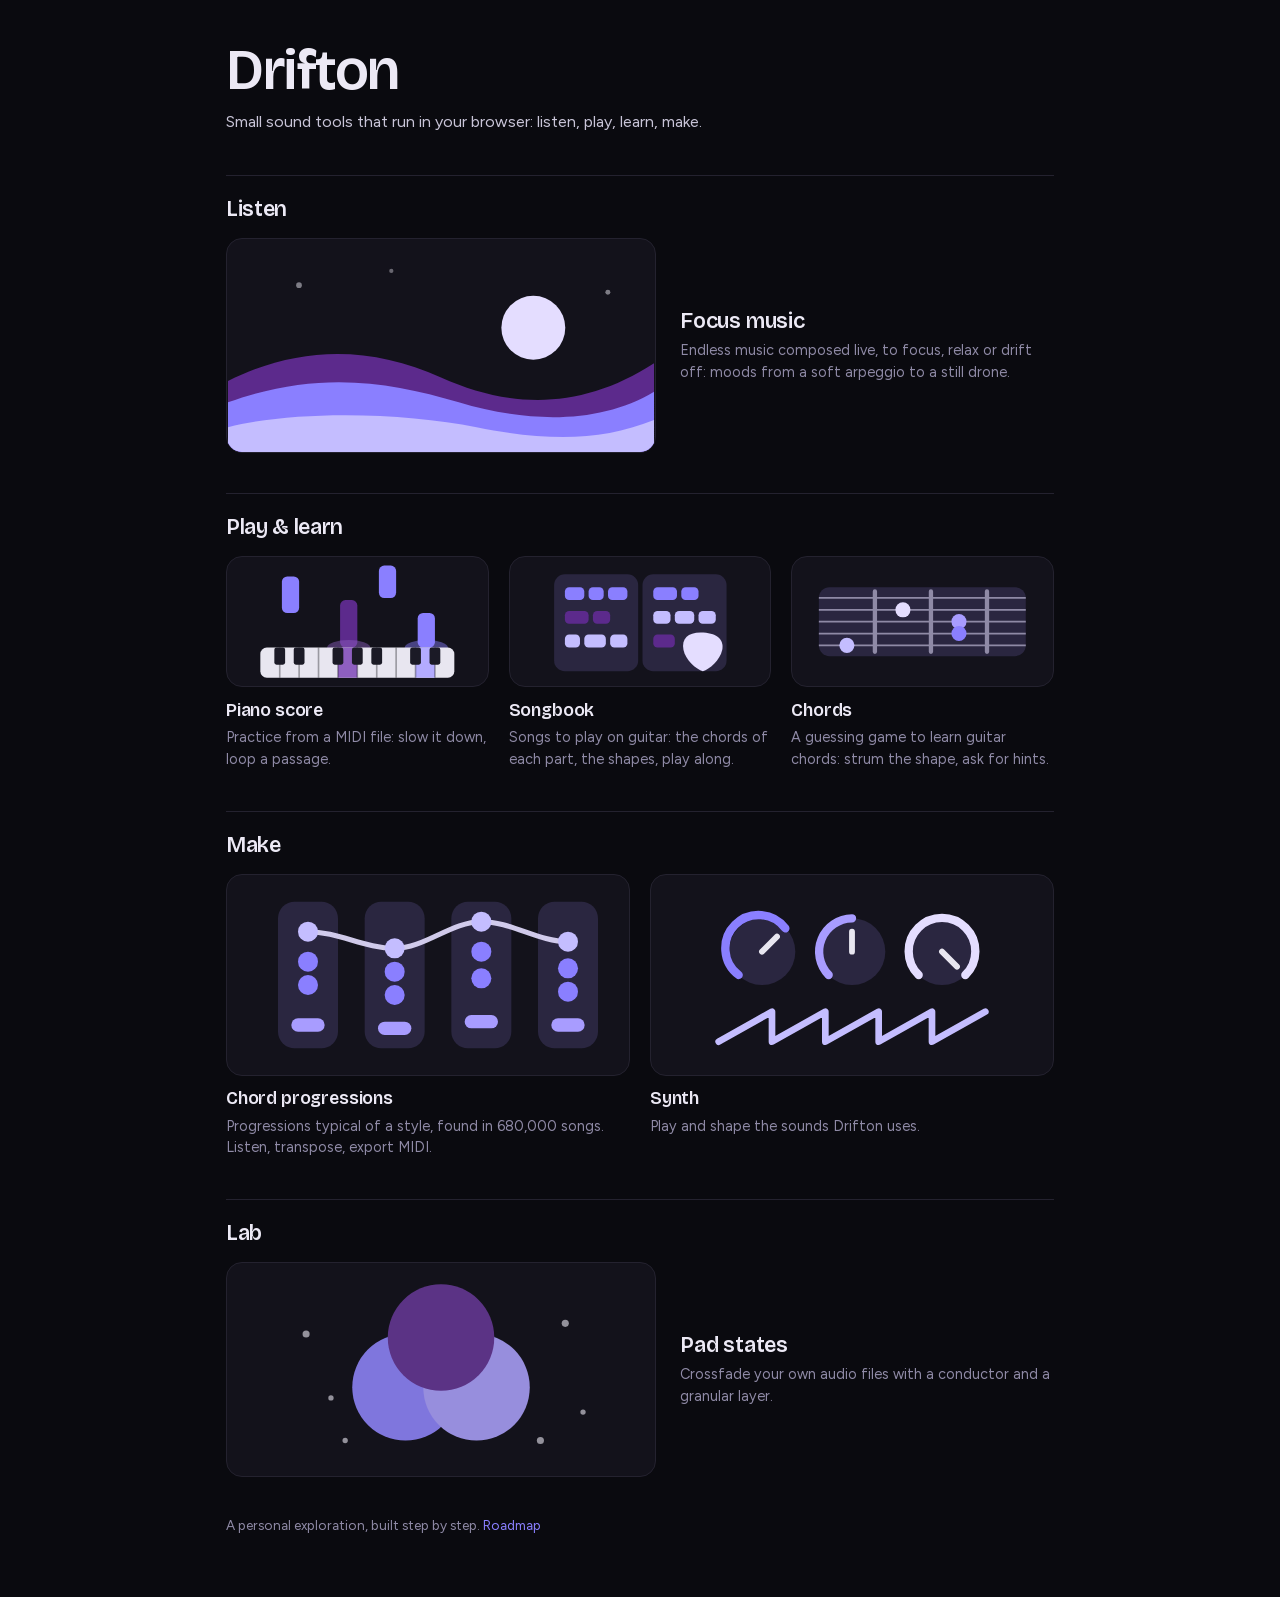
==== index.html @ 71f3688e "Chord progressions, Songbook, Chords game, local library, Focus music rework, design pass - Chord pr" ====
<!DOCTYPE html>
<html lang="en">
<head>
<meta charset="UTF-8">
<meta name="viewport" content="width=device-width, initial-scale=1.0">
<meta name="theme-color" content="#0a0a0f">
<title>Drifton</title>
<link rel="stylesheet" href="common.css">
</head>
<body>
<main class="lab home">
  <header>
    <h1>Drifton</h1>
    <p class="intro">Small sound tools that run in your browser: listen, play, learn, make.</p>
  </header>

  <!-- Each illustration is a small inline SVG in shades of the one violet. -->

  <div class="tool-group">
    <h2 class="group-title">Listen</h2>
    <nav class="tools single">
      <a class="card wide" href="generator/index.html">
        <div class="art">
          <svg viewBox="0 0 240 120" aria-hidden="true">
            <circle cx="40" cy="26" r="1.6" fill="#e8e6f0" opacity=".5"/>
            <circle cx="92" cy="18" r="1.2" fill="#e8e6f0" opacity=".4"/>
            <circle cx="214" cy="30" r="1.4" fill="#e8e6f0" opacity=".5"/>
            <circle cx="172" cy="50" r="18" fill="#e4ddff"/>
            <path d="M0 80 C40 60 80 60 120 78 S200 96 240 70 V120 H0Z" fill="#5c2a8c"/>
            <path d="M0 92 C50 74 90 80 130 92 S210 104 240 86 V120 H0Z" fill="#8a7fff"/>
            <path d="M0 106 C40 96 100 98 140 106 S210 114 240 102 V120 H0Z" fill="#c4bdff"/>
          </svg>
        </div>
        <h2>Focus music</h2>
        <p>Endless music composed live, to focus, relax or drift off: moods from a soft arpeggio to a still drone.</p>
      </a>
    </nav>
  </div>

  <div class="tool-group">
    <h2 class="group-title">Play &amp; learn</h2>
    <nav class="tools three">
      <a class="card" href="score/index.html">
        <div class="art">
          <svg viewBox="0 0 240 120" aria-hidden="true">
            <!-- falling notes -->
            <rect x="50" y="18" width="16" height="34" rx="5" fill="#8a7fff"/>
            <rect x="104" y="40" width="16" height="44" rx="5" fill="#5c2a8c"/>
            <rect x="140" y="8" width="16" height="30" rx="5" fill="#8a7fff"/>
            <rect x="176" y="52" width="16" height="32" rx="5" fill="#8a7fff"/>
            <ellipse cx="112" cy="84" rx="20" ry="7" fill="#8e5fc0" opacity=".45"/>
            <ellipse cx="184" cy="84" rx="20" ry="7" fill="#8a7fff" opacity=".45"/>
            <!-- keyboard -->
            <rect x="30" y="84" width="180" height="28" rx="6" fill="#e8e6f0"/>
            <rect x="102" y="84" width="18" height="28" fill="#8e5fc0"/>
            <rect x="174" y="84" width="18" height="28" fill="#b3abff"/>
            <g stroke="#0a0a0f" stroke-width="1.5" opacity=".35">
              <path d="M48 84v28M66 84v28M84 84v28M102 84v28M120 84v28M138 84v28M156 84v28M174 84v28M192 84v28"/>
            </g>
            <g fill="#1b1a26">
              <rect x="43" y="84" width="10" height="16" rx="2"/><rect x="61" y="84" width="10" height="16" rx="2"/>
              <rect x="97" y="84" width="10" height="16" rx="2"/><rect x="115" y="84" width="10" height="16" rx="2"/>
              <rect x="133" y="84" width="10" height="16" rx="2"/><rect x="169" y="84" width="10" height="16" rx="2"/>
              <rect x="187" y="84" width="10" height="16" rx="2"/>
            </g>
          </svg>
        </div>
        <h2>Piano score</h2>
        <p>Practice from a MIDI file: slow it down, loop a passage.</p>
      </a>

      <a class="card" href="songbook/index.html">
        <div class="art">
          <svg viewBox="0 0 240 120" aria-hidden="true">
            <!-- an open songbook: rows of chord chips, and a guitar pick -->
            <rect x="40" y="16" width="78" height="90" rx="10" fill="#2a2640"/>
            <rect x="122" y="16" width="78" height="90" rx="10" fill="#2a2640"/>
            <g fill="#8a7fff"><rect x="50" y="28" width="18" height="12" rx="4"/><rect x="72" y="28" width="14" height="12" rx="4"/><rect x="90" y="28" width="18" height="12" rx="4"/></g>
            <g fill="#5c2a8c"><rect x="50" y="50" width="22" height="12" rx="4"/><rect x="76" y="50" width="16" height="12" rx="4"/></g>
            <g fill="#c4bdff"><rect x="50" y="72" width="14" height="12" rx="4"/><rect x="68" y="72" width="20" height="12" rx="4"/><rect x="92" y="72" width="16" height="12" rx="4"/></g>
            <g fill="#8a7fff"><rect x="132" y="28" width="22" height="12" rx="4"/><rect x="158" y="28" width="16" height="12" rx="4"/></g>
            <g fill="#c4bdff"><rect x="132" y="50" width="16" height="12" rx="4"/><rect x="152" y="50" width="18" height="12" rx="4"/><rect x="174" y="50" width="16" height="12" rx="4"/></g>
            <rect x="132" y="72" width="20" height="12" rx="4" fill="#5c2a8c"/>
            <path d="M176 70 C190 70 198 76 196 86 C194 96 184 104 178 106 C172 104 162 96 160 86 C158 76 164 70 176 70Z" fill="#e4ddff"/>
          </svg>
        </div>
        <h2>Songbook</h2>
        <p>Songs to play on guitar: the chords of each part, the shapes, play along.</p>
      </a>

      <a class="card" href="chords/index.html">
        <div class="art">
          <svg viewBox="0 0 240 120" aria-hidden="true">
            <rect x="24" y="28" width="192" height="64" rx="10" fill="#2a2640"/>
            <g stroke="#8f8aa6" stroke-width="4" stroke-linecap="round">
              <path d="M76 32v56M128 32v56M180 32v56"/>
            </g>
            <g stroke="#8f8aa6" stroke-width="1.6">
              <path d="M24 38h192M24 49h192M24 60h192M24 71h192M24 82h192"/>
            </g>
            <circle cx="102" cy="49" r="7" fill="#e4ddff"/>
            <circle cx="154" cy="60" r="7" fill="#a89cff"/>
            <circle cx="154" cy="71" r="7" fill="#8a7fff"/>
            <circle cx="50" cy="82" r="7" fill="#c4bdff"/>
          </svg>
        </div>
        <h2>Chords</h2>
        <p>A guessing game to learn guitar chords: strum the shape, ask for hints.</p>
      </a>
    </nav>
  </div>

  <div class="tool-group">
    <h2 class="group-title">Make</h2>
    <nav class="tools">
      <a class="card" href="progressions/index.html">
        <div class="art">
          <svg viewBox="0 0 240 120" aria-hidden="true">
            <!-- four chords: their notes, the bass below, a line leading from one to the next -->
            <g fill="#2a2640">
              <rect x="30" y="16" width="36" height="88" rx="10"/><rect x="82" y="16" width="36" height="88" rx="10"/>
              <rect x="134" y="16" width="36" height="88" rx="10"/><rect x="186" y="16" width="36" height="88" rx="10"/>
            </g>
            <path d="M48 34 C66 34 82 44 100 44 S134 28 152 28 S186 40 204 40" fill="none" stroke="#e4ddff" stroke-width="3" stroke-linecap="round" opacity=".9"/>
            <g fill="#c4bdff"><circle cx="48" cy="34" r="6"/><circle cx="100" cy="44" r="6"/><circle cx="152" cy="28" r="6"/><circle cx="204" cy="40" r="6"/></g>
            <g fill="#8a7fff"><circle cx="48" cy="52" r="6"/><circle cx="100" cy="58" r="6"/><circle cx="152" cy="46" r="6"/><circle cx="204" cy="56" r="6"/>
              <circle cx="48" cy="66" r="6"/><circle cx="100" cy="72" r="6"/><circle cx="152" cy="62" r="6"/><circle cx="204" cy="70" r="6"/></g>
            <g fill="#a89cff"><rect x="38" y="86" width="20" height="8" rx="4"/><rect x="90" y="88" width="20" height="8" rx="4"/>
              <rect x="142" y="84" width="20" height="8" rx="4"/><rect x="194" y="86" width="20" height="8" rx="4"/></g>
          </svg>
        </div>
        <h2>Chord progressions</h2>
        <p>Progressions typical of a style, found in 680,000 songs. Listen, transpose, export MIDI.</p>
      </a>

      <a class="card" href="synth/index.html">
        <div class="art">
          <svg viewBox="0 0 240 120" aria-hidden="true">
            <g fill="#2a2640">
              <circle cx="66" cy="46" r="20"/><circle cx="120" cy="46" r="20"/><circle cx="174" cy="46" r="20"/>
            </g>
            <g fill="none" stroke-width="5" stroke-linecap="round">
              <path d="M52 60 A20 20 0 1 1 80 32" stroke="#8a7fff"/>
              <path d="M106 60 A20 20 0 0 1 120 26" stroke="#a89cff"/>
              <path d="M160 60 A20 20 0 1 1 188 60" stroke="#e4ddff"/>
            </g>
            <g stroke="#e8e6f0" stroke-width="3.5" stroke-linecap="round">
              <path d="M66 46l9-9M120 46v-12M174 46l9 9"/>
            </g>
            <path d="M40 100 L72 82 V100 L104 82 V100 L136 82 V100 L168 82 V100 L200 82" fill="none" stroke="#c4bdff" stroke-width="4" stroke-linejoin="round" stroke-linecap="round"/>
          </svg>
        </div>
        <h2>Synth</h2>
        <p>Play and shape the sounds Drifton uses.</p>
      </a>
    </nav>
  </div>

  <div class="tool-group">
    <h2 class="group-title">Lab</h2>
    <nav class="tools single">
      <a class="card wide" href="pads/index.html">
        <div class="art">
          <svg viewBox="0 0 240 120" aria-hidden="true">
            <g style="mix-blend-mode: screen" opacity=".85">
              <circle cx="100" cy="70" r="30" fill="#8a7fff"/>
              <circle cx="140" cy="70" r="30" fill="#a89cff"/>
              <circle cx="120" cy="42" r="30" fill="#5c2a8c"/>
            </g>
            <g fill="#e8e6f0" opacity=".6">
              <circle cx="44" cy="40" r="2"/><circle cx="58" cy="76" r="1.5"/><circle cx="190" cy="34" r="2"/>
              <circle cx="200" cy="84" r="1.5"/><circle cx="176" cy="100" r="2"/><circle cx="66" cy="100" r="1.5"/>
            </g>
          </svg>
        </div>
        <h2>Pad states</h2>
        <p>Crossfade your own audio files with a conductor and a granular layer.</p>
      </a>
    </nav>
  </div>

  <p class="foot">
    A personal exploration, built step by step.
    <a href="https://github.com/RooXam/drifton/blob/main/ROADMAP.md">Roadmap</a>
  </p>
</main>
</body>
</html>
---- common.css ----
/* Shared styles for every Drifton page.
   Black and violet; one violet accent for what is lit (playing, selected, focused);
   two typefaces kept in fonts/ (works offline, no request to a font service):
   Bricolage Grotesque for titles, Figtree for everything else. Sections are separated
   by thin rules rather than boxed; only the instrument itself (play button, transport)
   sits on a panel. */

@font-face {
  font-family: "Bricolage Grotesque";
  src: url("fonts/bricolage-grotesque.woff2") format("woff2");
  font-weight: 400 700;
  font-display: swap;
}
@font-face {
  font-family: "Figtree";
  src: url("fonts/figtree.woff2") format("woff2");
  font-weight: 400 700;
  font-display: swap;
}

:root {
  --bg: #0a0a0f;
  --surface: #13121b;     /* panels, the piano roll, the illustrations */
  --surface-2: #1d1b2a;   /* fields, buttons, slider tracks */
  --rule: #24222f;        /* thin lines between sections */
  --rule-2: #34313f;      /* control borders */
  --fg: #ece9f5;
  --fg-2: #c9c5d8;        /* running text */
  --muted: #8f8aa6;       /* labels, help */
  --accent: #8a7fff;
  --accent-soft: #262147; /* a selected pill */
  --accent-ink: #0f0c1f;  /* text on the accent */
  --metal-hi: #2a2740;    /* the play button, lit from above */
  --metal-lo: #15131e;
  --font-display: "Bricolage Grotesque", ui-sans-serif, system-ui, sans-serif;
  --font-body: "Figtree", ui-sans-serif, system-ui, sans-serif;
  /* Older names, still used by some pages */
  --card: var(--surface);
  --card-active: var(--surface-2);
}

* { box-sizing: border-box; }

html, body {
  margin: 0;
  background: var(--bg);
  color: var(--fg);
  font-family: var(--font-body);
  font-size: 16px;
  -webkit-font-smoothing: antialiased;
  overflow-x: clip;
}

:focus-visible { outline: 2px solid var(--accent); outline-offset: 2px; }

.lab {
  max-width: 760px;
  margin: 0 auto;
  padding: 2rem 16px 4rem;
  display: flex;
  flex-direction: column;
  gap: 1.5rem;
}

/* Header: links back, the title, one paragraph */
.crumbs { display: flex; gap: 1.25rem; }
.back { color: var(--muted); text-decoration: none; font-size: 0.9rem; }
.back:hover { color: var(--fg); }

h1 {
  margin: 0.9rem 0 0.6rem;
  font-family: var(--font-display);
  font-size: clamp(2rem, 7vw, 2.6rem);
  font-weight: 600;
  letter-spacing: -0.025em;
  line-height: 1.05;
  color: var(--fg);
}
.intro { margin: 0; color: var(--fg-2); line-height: 1.55; max-width: 62ch; }

section {
  border-top: 1px solid var(--rule);
  padding-top: 1.5rem;
  display: flex;
  flex-direction: column;
  gap: 0.9rem;
}
h2 {
  margin: 0;
  font-family: var(--font-display);
  font-size: 1.2rem;
  font-weight: 600;
  letter-spacing: -0.01em;
}
.help { margin: -0.3rem 0 0; color: var(--muted); font-size: 0.875rem; line-height: 1.5; max-width: 68ch; }

/* Transport: the instrument, on its panel */
.transport {
  flex-direction: row;
  align-items: center;
  gap: 1.25rem;
  border: 1px solid var(--rule);
  border-radius: 20px;
  background: var(--surface);
  padding: 1.25rem;
}
.transport-side { flex: 1; display: flex; flex-direction: column; gap: 0.75rem; min-width: 0; }
.status { color: var(--muted); font-size: 0.875rem; }
.play {
  flex: none;
  width: 76px; height: 76px;
  border-radius: 50%;
  border: 1px solid var(--rule-2);
  background: linear-gradient(180deg, var(--metal-hi), var(--metal-lo));
  box-shadow: inset 0 1px 0 rgb(255 255 255 / 0.07), 0 10px 20px -10px rgb(0 0 0 / 0.8);
  color: var(--accent);
  cursor: pointer;
  display: flex; align-items: center; justify-content: center;
  transition: background-color 0.3s ease, color 0.3s ease, transform 0.1s ease;
}
.play:active { transform: translateY(1px); }
.play:disabled { opacity: 0.35; cursor: wait; }
/* Playing: the button lights up (no glow, just the light itself) */
.play.playing { background: var(--accent); border-color: var(--accent); color: var(--accent-ink); }
.play svg { width: 40%; height: 40%; fill: currentColor; }

/* Rows: label, control, value */
.row {
  display: flex;
  align-items: center;
  gap: 0.9rem;
  font-size: 0.9rem;
  color: var(--muted);
}
.row > span:first-child { width: 6.5rem; flex: none; }
.row.check > span { width: auto; }
.row output { width: 3.5rem; text-align: right; font-variant-numeric: tabular-nums; color: var(--fg); }
.hidden { display: none; }

select {
  flex: 1;
  background: var(--surface-2);
  color: var(--fg);
  border: 1px solid var(--rule-2);
  border-radius: 10px;
  padding: 0.45rem 2.2rem 0.45rem 0.6rem;
  font: inherit;
  /* Our own arrow: the browser's sits glued to the right edge, at a different spot in each
     browser. A small chevron drawn in the muted colour, with room on the right. */
  -webkit-appearance: none;
  appearance: none;
  background-image: url("data:image/svg+xml,%3Csvg xmlns='http://www.w3.org/2000/svg' viewBox='0 0 12 8'%3E%3Cpath d='M1 1.5l5 5 5-5' fill='none' stroke='%238f8aa6' stroke-width='1.6' stroke-linecap='round' stroke-linejoin='round'/%3E%3C/svg%3E");
  background-repeat: no-repeat;
  background-position: right 0.8rem center;
  background-size: 11px 7px;
}
/* Browsers treat a select opened with the mouse as keyboard focus and would keep a big
   ring around it after a choice: just light its border instead. */
select:focus-visible { outline: none; border-color: var(--accent); }
input[type=checkbox] { accent-color: var(--accent); width: 18px; height: 18px; margin: 0; }

input[type=range] {
  -webkit-appearance: none;
  appearance: none;
  flex: 1;
  min-width: 0;
  height: 4px;
  border-radius: 4px;
  background: var(--surface-2);
  box-shadow: inset 0 1px 1px rgb(0 0 0 / 0.5);
}
input[type=range]::-webkit-slider-thumb {
  -webkit-appearance: none; appearance: none;
  width: 18px; height: 18px; border-radius: 50%;
  background: var(--accent); cursor: pointer;
  box-shadow: 0 0 0 3px var(--bg), inset 0 1px 0 rgb(255 255 255 / 0.35);
}
input[type=range]::-moz-range-thumb {
  width: 18px; height: 18px; border: none; border-radius: 50%;
  background: var(--accent); cursor: pointer;
  box-shadow: 0 0 0 3px var(--bg), inset 0 1px 0 rgb(255 255 255 / 0.35);
}
input[type=range]:disabled { opacity: 0.4; }

/* Segmented control: pills, the chosen one lit */
.seg { display: flex; gap: 0.4rem; }
.seg button, .slot button {
  background: transparent;
  color: var(--fg-2);
  border: 1px solid var(--rule-2);
  border-radius: 999px;
  padding: 0.45rem 0.95rem;
  font: inherit;
  font-size: 0.875rem;
  cursor: pointer;
  transition: border-color 0.15s ease, background-color 0.15s ease, color 0.15s ease;
}
.seg button:hover { border-color: var(--muted); color: var(--fg); }
.seg button.active { background: var(--accent-soft); border-color: var(--accent); color: var(--fg); }

/* Slots (Pad states prototype) */
.slots { display: grid; grid-template-columns: repeat(3, minmax(0, 1fr)); gap: 0.75rem; }
.slot {
  background: var(--surface);
  border: 1px dashed var(--rule-2);
  border-radius: 14px;
  padding: 0.9rem;
  display: flex;
  flex-direction: column;
  gap: 0.6rem;
  min-width: 0;
  transition: border-color 0.2s ease, background-color 0.2s ease;
}
.slot.drag { border-color: var(--accent); background: var(--accent-soft); }
.slot-label { font-weight: 600; }
.slot-file { font-size: 0.78rem; color: var(--muted); overflow: hidden; text-overflow: ellipsis; white-space: nowrap; }
.slot-file.user { color: var(--accent); }
.meter { height: 6px; border-radius: 6px; background: var(--bg); overflow: hidden; }
.meter-fill { height: 100%; width: 0; background: var(--accent); transition: width 0.3s linear; }
.slot-actions { display: flex; gap: 0.4rem; flex-wrap: wrap; }
.slot button { background: var(--surface-2); padding: 0.3rem 0.7rem; font-size: 0.78rem; }

/* Canvases (piano roll, conductor curve) and readouts */
canvas { width: 100%; height: 120px; border-radius: 12px; background: var(--surface); display: block; }
.readout {
  display: grid;
  grid-template-columns: repeat(auto-fit, minmax(140px, 1fr));
  gap: 0.5rem 1rem;
  font-size: 0.82rem;
  color: var(--muted);
  font-variant-numeric: tabular-nums;
}
.readout b { color: var(--fg); font-weight: 500; }

@media (max-width: 560px) {
  .slots { grid-template-columns: 1fr; }
  .row > span:first-child { width: 5.5rem; }
}

/* ---- Home: tools grouped by intention ---- */
.lab.home { max-width: 860px; gap: 2.5rem; }
.home h1 { font-size: clamp(2.6rem, 9vw, 3.6rem); margin-top: 0.5rem; }
.tool-group { display: flex; flex-direction: column; gap: 1rem; border-top: 1px solid var(--rule); padding-top: 1.25rem; }
.group-title {
  margin: 0;
  font-family: var(--font-display);
  font-size: 1.35rem; font-weight: 600; letter-spacing: -0.015em;
  color: var(--fg);
}
.tools { display: grid; grid-template-columns: repeat(2, minmax(0, 1fr)); gap: 1.5rem 1.25rem; }
.tools.three { grid-template-columns: repeat(3, minmax(0, 1fr)); }
.tools.single { grid-template-columns: minmax(0, 1fr); }

/* A card is a picture and two lines: no box around it; the picture lights up on hover. */
.card {
  display: flex;
  flex-direction: column;
  gap: 0.4rem;
  color: var(--fg);
  text-decoration: none;
  min-width: 0;
}
.card .art {
  aspect-ratio: 2 / 1;
  border-radius: 16px;
  border: 1px solid var(--rule);
  background: var(--surface);
  margin-bottom: 0.4rem;
  overflow: hidden;
  transition: border-color 0.2s ease;
}
a.card:hover .art, a.card:focus-visible .art { border-color: var(--accent); }
a.card:focus-visible { outline: none; }
.card .art svg { width: 100%; height: 100%; display: block; }
.card h2 { font-size: 1.1rem; display: flex; align-items: center; gap: 0.5rem; overflow-wrap: break-word; min-width: 0; }
.card p { margin: 0; color: var(--muted); font-size: 0.9rem; line-height: 1.5; }
/* The only tool of its group: picture left, text right */
.card.wide { display: grid; grid-template-columns: minmax(0, 1.15fr) minmax(0, 1fr); column-gap: 1.5rem; align-content: center; }
.card.wide .art { grid-row: span 2; margin-bottom: 0; }
.card.wide h2 { align-self: end; font-size: 1.35rem; }
.card.wide p { align-self: start; }
.card.soon { opacity: 0.55; }
.tag {
  font-family: var(--font-body);
  font-size: 0.75rem; font-weight: 500;
  color: var(--accent); border: 1px solid var(--accent); border-radius: 999px; padding: 0.05rem 0.5rem;
}
.foot { margin: 0; color: var(--muted); font-size: 0.85rem; }
.foot a { color: var(--accent); text-decoration: none; }
@media (max-width: 640px) {
  .tools, .tools.three { grid-template-columns: minmax(0, 1fr); }
  .card.wide { display: flex; }
  .card.wide .art { margin-bottom: 0.4rem; }
  .card.wide h2, .card.wide p { align-self: auto; }
}

@media (prefers-reduced-motion: reduce) {
  * { transition: none !important; }
}
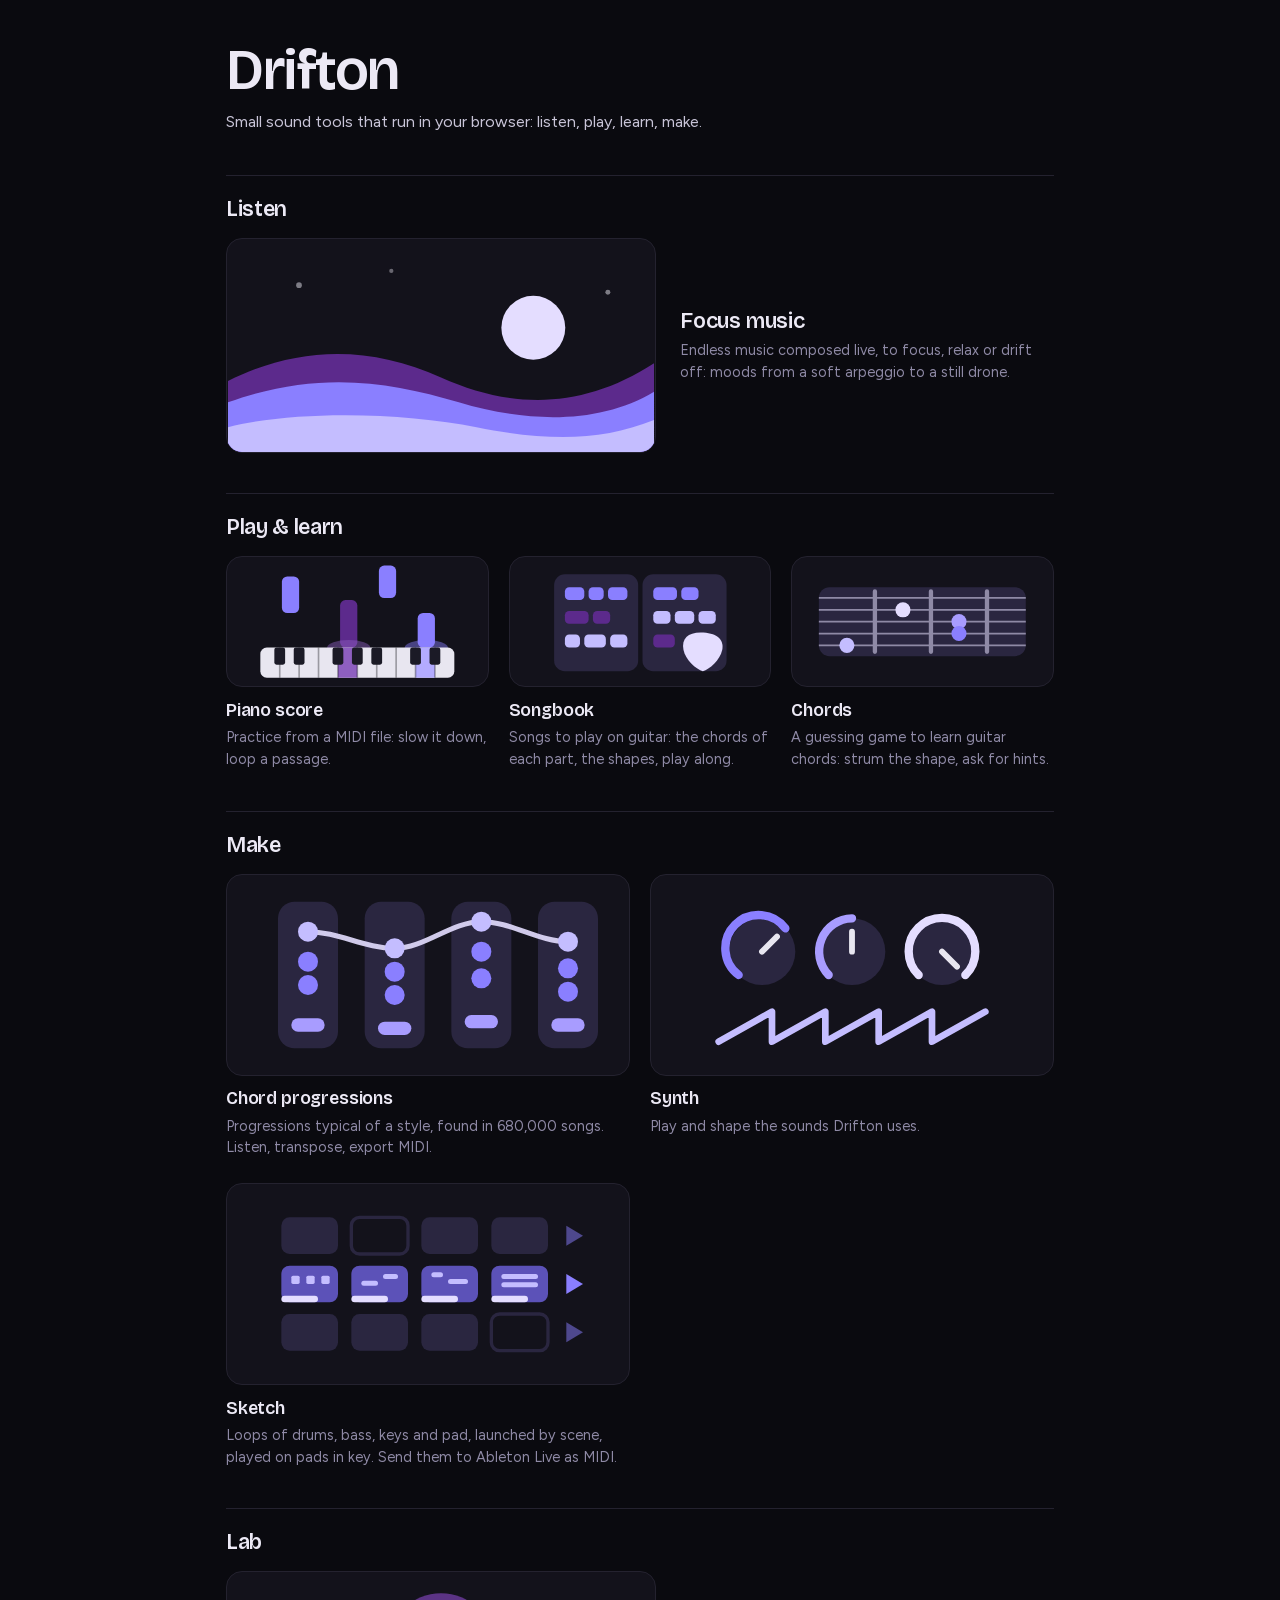
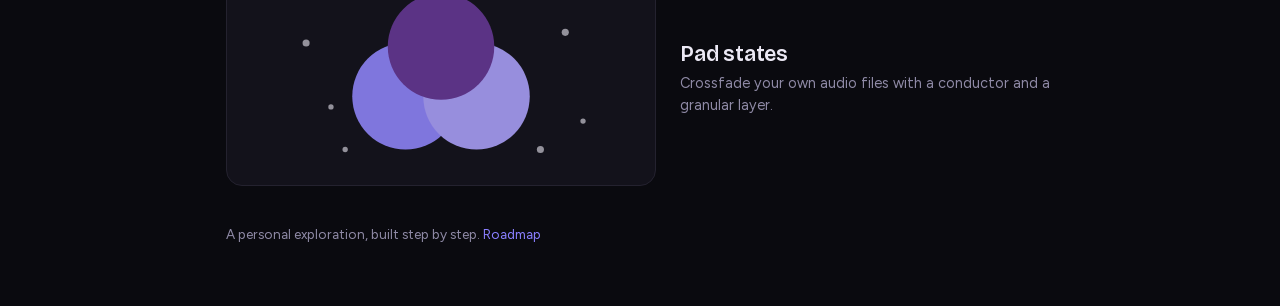
==== commit bd63e7dd: "Home: Sketch card in Make, with its own illustration" ====
--- a/index.html
+++ b/index.html
@@ -153,6 +153,36 @@
         <h2>Synth</h2>
         <p>Play and shape the sounds Drifton uses.</p>
       </a>
+
+      <a class="card" href="sketch/index.html">
+        <div class="art">
+          <svg viewBox="0 0 240 120" aria-hidden="true">
+            <!-- a grid of clips: four tracks, three scenes, the middle one playing -->
+            <g fill="none" stroke="#2a2640" stroke-width="2">
+              <rect x="74" y="20" width="34" height="22" rx="5"/><rect x="158" y="78" width="34" height="22" rx="5"/>
+            </g>
+            <g fill="#2a2640">
+              <rect x="32" y="20" width="34" height="22" rx="5"/><rect x="116" y="20" width="34" height="22" rx="5"/><rect x="158" y="20" width="34" height="22" rx="5"/>
+              <rect x="32" y="78" width="34" height="22" rx="5"/><rect x="74" y="78" width="34" height="22" rx="5"/><rect x="116" y="78" width="34" height="22" rx="5"/>
+            </g>
+            <g fill="#5c52b8">
+              <rect x="32" y="49" width="34" height="22" rx="5"/><rect x="74" y="49" width="34" height="22" rx="5"/>
+              <rect x="116" y="49" width="34" height="22" rx="5"/><rect x="158" y="49" width="34" height="22" rx="5"/>
+            </g>
+            <g fill="#e4ddff">
+              <rect x="32" y="67" width="22" height="4" rx="2"/><rect x="74" y="67" width="22" height="4" rx="2"/>
+              <rect x="116" y="67" width="22" height="4" rx="2"/><rect x="158" y="67" width="22" height="4" rx="2"/>
+            </g>
+            <g fill="#c4bdff"><rect x="38" y="55" width="5" height="5" rx="1"/><rect x="47" y="55" width="5" height="5" rx="1"/><rect x="56" y="55" width="5" height="5" rx="1"/>
+              <rect x="80" y="58" width="10" height="3" rx="1.5"/><rect x="93" y="54" width="9" height="3" rx="1.5"/>
+              <rect x="122" y="53" width="7" height="3" rx="1.5"/><rect x="132" y="57" width="12" height="3" rx="1.5"/>
+              <rect x="164" y="54" width="22" height="3" rx="1.5"/><rect x="164" y="59" width="22" height="3" rx="1.5"/></g>
+            <g fill="#8a7fff"><path d="M203 25l10 6-10 6z" opacity=".5"/><path d="M203 54l10 6-10 6z"/><path d="M203 83l10 6-10 6z" opacity=".5"/></g>
+          </svg>
+        </div>
+        <h2>Sketch</h2>
+        <p>Loops of drums, bass, keys and pad, launched by scene, played on pads in key. Send them to Ableton Live as MIDI.</p>
+      </a>
     </nav>
   </div>
 
--- a/common.css
+++ b/common.css
@@ -94,6 +94,28 @@
 }
 .help { margin: -0.3rem 0 0; color: var(--muted); font-size: 0.875rem; line-height: 1.5; max-width: 68ch; }
 
+/* Folding sections: a title you tap to open or close what is under it */
+details.fold { border-top: 1px solid var(--rule); padding-top: 1.1rem; }
+details.fold > summary {
+  list-style: none;
+  cursor: pointer;
+  display: flex; align-items: center; justify-content: space-between; gap: 1rem;
+  border-radius: 8px;
+}
+details.fold > summary::-webkit-details-marker { display: none; }
+details.fold > summary::after { /* a chevron: down when closed, up when open */
+  content: "";
+  width: 9px; height: 9px;
+  margin-right: 6px;
+  border-right: 1.6px solid var(--muted);
+  border-bottom: 1.6px solid var(--muted);
+  transform: translateY(-3px) rotate(45deg);
+  transition: transform 0.2s ease;
+}
+details.fold[open] > summary::after { transform: translateY(2px) rotate(-135deg); }
+details.fold > summary:hover::after { border-color: var(--fg); }
+.fold-body { display: flex; flex-direction: column; gap: 0.9rem; padding-top: 1rem; }
+
 /* Transport: the instrument, on its panel */
 .transport {
   flex-direction: row;
